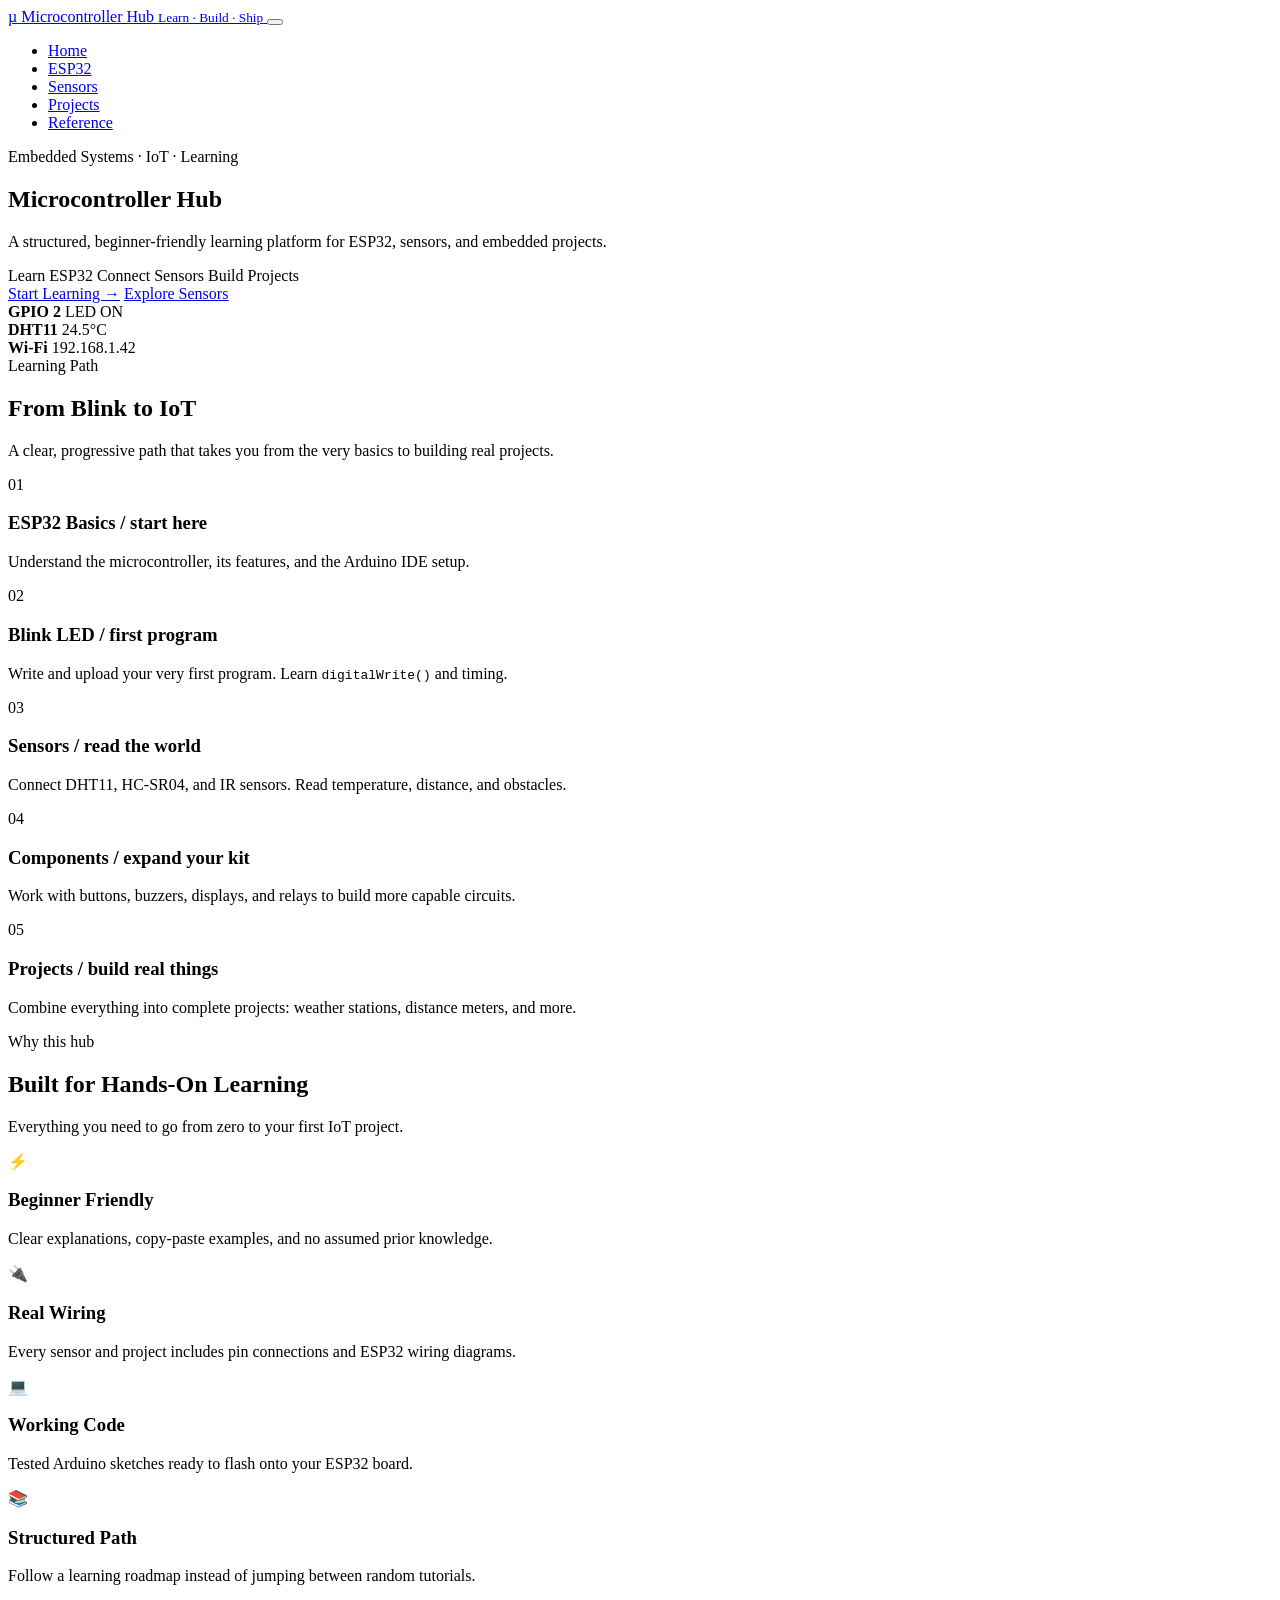
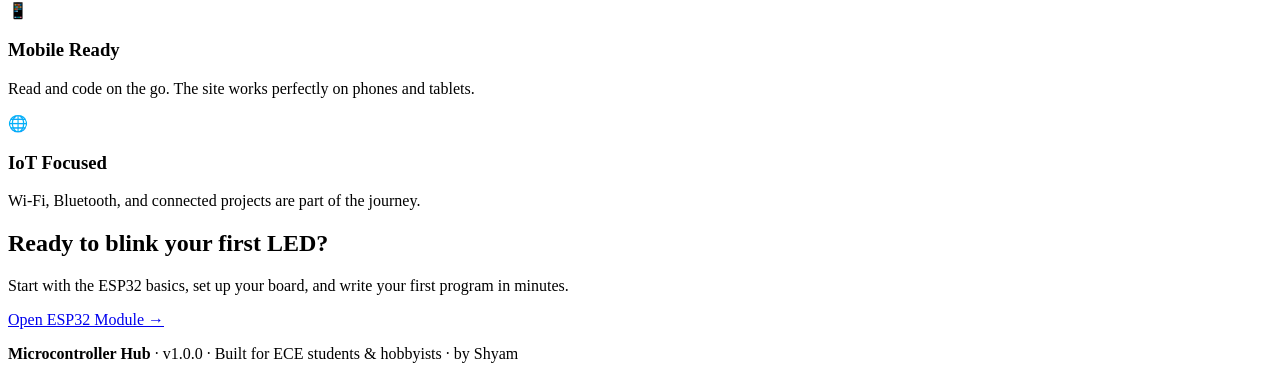
==== index.html @ 3a046cbf "Add files via upload" ====
<!DOCTYPE html>
<html lang="en">
<head>
<meta charset="UTF-8" />
<meta name="viewport" content="width=device-width, initial-scale=1.0" />
<title>Microcontroller Hub — Learn ESP32, Sensors & IoT Projects</title>
<meta name="description" content="A structured learning hub for ESP32, sensors, components, and embedded projects. Built for ECE students and hobbyists." />
<link rel="preconnect" href="https://fonts.googleapis.com" />
<link rel="preconnect" href="https://fonts.gstatic.com" crossorigin />
<link href="https://fonts.googleapis.com/css2?family=Inter:wght@400;500;600;700;800&family=JetBrains+Mono:wght@400;500;700&display=swap" rel="stylesheet" />
<link rel="stylesheet" href="assets/css/variables.css" />
<link rel="stylesheet" href="assets/css/base.css" />
<link rel="stylesheet" href="assets/css/header.css" />
<link rel="stylesheet" href="assets/css/home.css" />
<link rel="stylesheet" href="assets/css/responsive.css" />
</head>
<body>

<header class="site-header">
  <div class="container">
    <nav class="nav">
      <a href="index.html" class="brand">
        <span class="brand-logo">µ</span>
        <span class="brand-text">
          Microcontroller Hub
          <small>Learn · Build · Ship</small>
        </span>
      </a>
      <button class="nav-toggle" aria-label="Toggle menu"><span></span></button>
      <ul class="nav-links">
        <li><a href="index.html" class="nav-link active">Home</a></li>
        <li><a href="esp32.html" class="nav-link">ESP32</a></li>
        <li><a href="sensors.html" class="nav-link">Sensors</a></li>
        <li><a href="projects.html" class="nav-link">Projects</a></li>
        <li><a href="reference.html" class="nav-link">Reference</a></li>
      </ul>
    </nav>
  </div>
</header>

<!-- HERO -->
<section class="hero">
  <div class="container">
    <div class="hero-inner">
      <div>
        <span class="eyebrow">Embedded Systems · IoT · Learning</span>
        <h1>Microcontroller Hub</h1>
        <p class="hero-tag">
          A structured, beginner-friendly learning platform for ESP32, sensors, and embedded projects.
        </p>
        <div class="hero-sub">
          <span class="pill"><span class="dot"></span>Learn ESP32</span>
          <span class="pill"><span class="dot"></span>Connect Sensors</span>
          <span class="pill"><span class="dot"></span>Build Projects</span>
        </div>
        <div class="hero-actions">
          <a href="esp32.html" class="btn btn-primary">Start Learning →</a>
          <a href="sensors.html" class="btn btn-secondary">Explore Sensors</a>
        </div>
      </div>
      <div class="hero-visual" aria-hidden="true">
        <div class="chip c1">
          <strong>GPIO 2</strong>
          <span class="dot"></span>LED ON
        </div>
        <div class="chip c2">
          <strong>DHT11</strong>
          <span class="dot" style="background: var(--cyan); box-shadow: 0 0 8px var(--cyan);"></span>24.5°C
        </div>
        <div class="chip c3">
          <strong>Wi-Fi</strong>
          <span class="dot" style="background: var(--amber); box-shadow: 0 0 8px var(--amber);"></span>192.168.1.42
        </div>
      </div>
    </div>
  </div>
</section>

<!-- ROADMAP -->
<section class="roadmap section">
  <div class="container">
    <div class="roadmap-head">
      <span class="eyebrow">Learning Path</span>
      <h2>From Blink to IoT</h2>
      <p>A clear, progressive path that takes you from the very basics to building real projects.</p>
    </div>

    <div class="roadmap-track">
      <div class="roadmap-step">
        <div class="roadmap-marker">
          <div class="roadmap-dot">01</div>
          <div class="roadmap-line"></div>
        </div>
        <div class="roadmap-content">
          <h3>ESP32 Basics <span class="badge">/ start here</span></h3>
          <p>Understand the microcontroller, its features, and the Arduino IDE setup.</p>
        </div>
      </div>

      <div class="roadmap-step">
        <div class="roadmap-marker">
          <div class="roadmap-dot">02</div>
          <div class="roadmap-line"></div>
        </div>
        <div class="roadmap-content">
          <h3>Blink LED <span class="badge">/ first program</span></h3>
          <p>Write and upload your very first program. Learn <code>digitalWrite()</code> and timing.</p>
        </div>
      </div>

      <div class="roadmap-step">
        <div class="roadmap-marker">
          <div class="roadmap-dot">03</div>
          <div class="roadmap-line"></div>
        </div>
        <div class="roadmap-content">
          <h3>Sensors <span class="badge">/ read the world</span></h3>
          <p>Connect DHT11, HC-SR04, and IR sensors. Read temperature, distance, and obstacles.</p>
        </div>
      </div>

      <div class="roadmap-step">
        <div class="roadmap-marker">
          <div class="roadmap-dot">04</div>
          <div class="roadmap-line"></div>
        </div>
        <div class="roadmap-content">
          <h3>Components <span class="badge">/ expand your kit</span></h3>
          <p>Work with buttons, buzzers, displays, and relays to build more capable circuits.</p>
        </div>
      </div>

      <div class="roadmap-step">
        <div class="roadmap-marker">
          <div class="roadmap-dot">05</div>
        </div>
        <div class="roadmap-content">
          <h3>Projects <span class="badge">/ build real things</span></h3>
          <p>Combine everything into complete projects: weather stations, distance meters, and more.</p>
        </div>
      </div>
    </div>
  </div>
</section>

<!-- FEATURES -->
<section class="features section">
  <div class="container">
    <div class="features-head">
      <span class="eyebrow">Why this hub</span>
      <h2>Built for Hands-On Learning</h2>
      <p class="text-muted">Everything you need to go from zero to your first IoT project.</p>
    </div>

    <div class="features-grid">
      <div class="feature">
        <div class="feature-icon">⚡</div>
        <h3>Beginner Friendly</h3>
        <p>Clear explanations, copy-paste examples, and no assumed prior knowledge.</p>
      </div>
      <div class="feature">
        <div class="feature-icon">🔌</div>
        <h3>Real Wiring</h3>
        <p>Every sensor and project includes pin connections and ESP32 wiring diagrams.</p>
      </div>
      <div class="feature">
        <div class="feature-icon">💻</div>
        <h3>Working Code</h3>
        <p>Tested Arduino sketches ready to flash onto your ESP32 board.</p>
      </div>
      <div class="feature">
        <div class="feature-icon">📚</div>
        <h3>Structured Path</h3>
        <p>Follow a learning roadmap instead of jumping between random tutorials.</p>
      </div>
      <div class="feature">
        <div class="feature-icon">📱</div>
        <h3>Mobile Ready</h3>
        <p>Read and code on the go. The site works perfectly on phones and tablets.</p>
      </div>
      <div class="feature">
        <div class="feature-icon">🌐</div>
        <h3>IoT Focused</h3>
        <p>Wi-Fi, Bluetooth, and connected projects are part of the journey.</p>
      </div>
    </div>
  </div>
</section>

<!-- CTA -->
<section class="cta">
  <div class="container">
    <h2>Ready to blink your first LED?</h2>
    <p>Start with the ESP32 basics, set up your board, and write your first program in minutes.</p>
    <a href="esp32.html" class="btn btn-primary">Open ESP32 Module →</a>
  </div>
</section>

<footer class="footer">
  <div class="container">
    <p><strong>Microcontroller Hub</strong> · v1.0.0 · Built for ECE students &amp; hobbyists · <span class="text-green">by Shyam</span></p>
  </div>
</footer>

<script src="assets/js/nav.js"></script>
<script src="assets/js/home.js"></script>
</body>
</html>
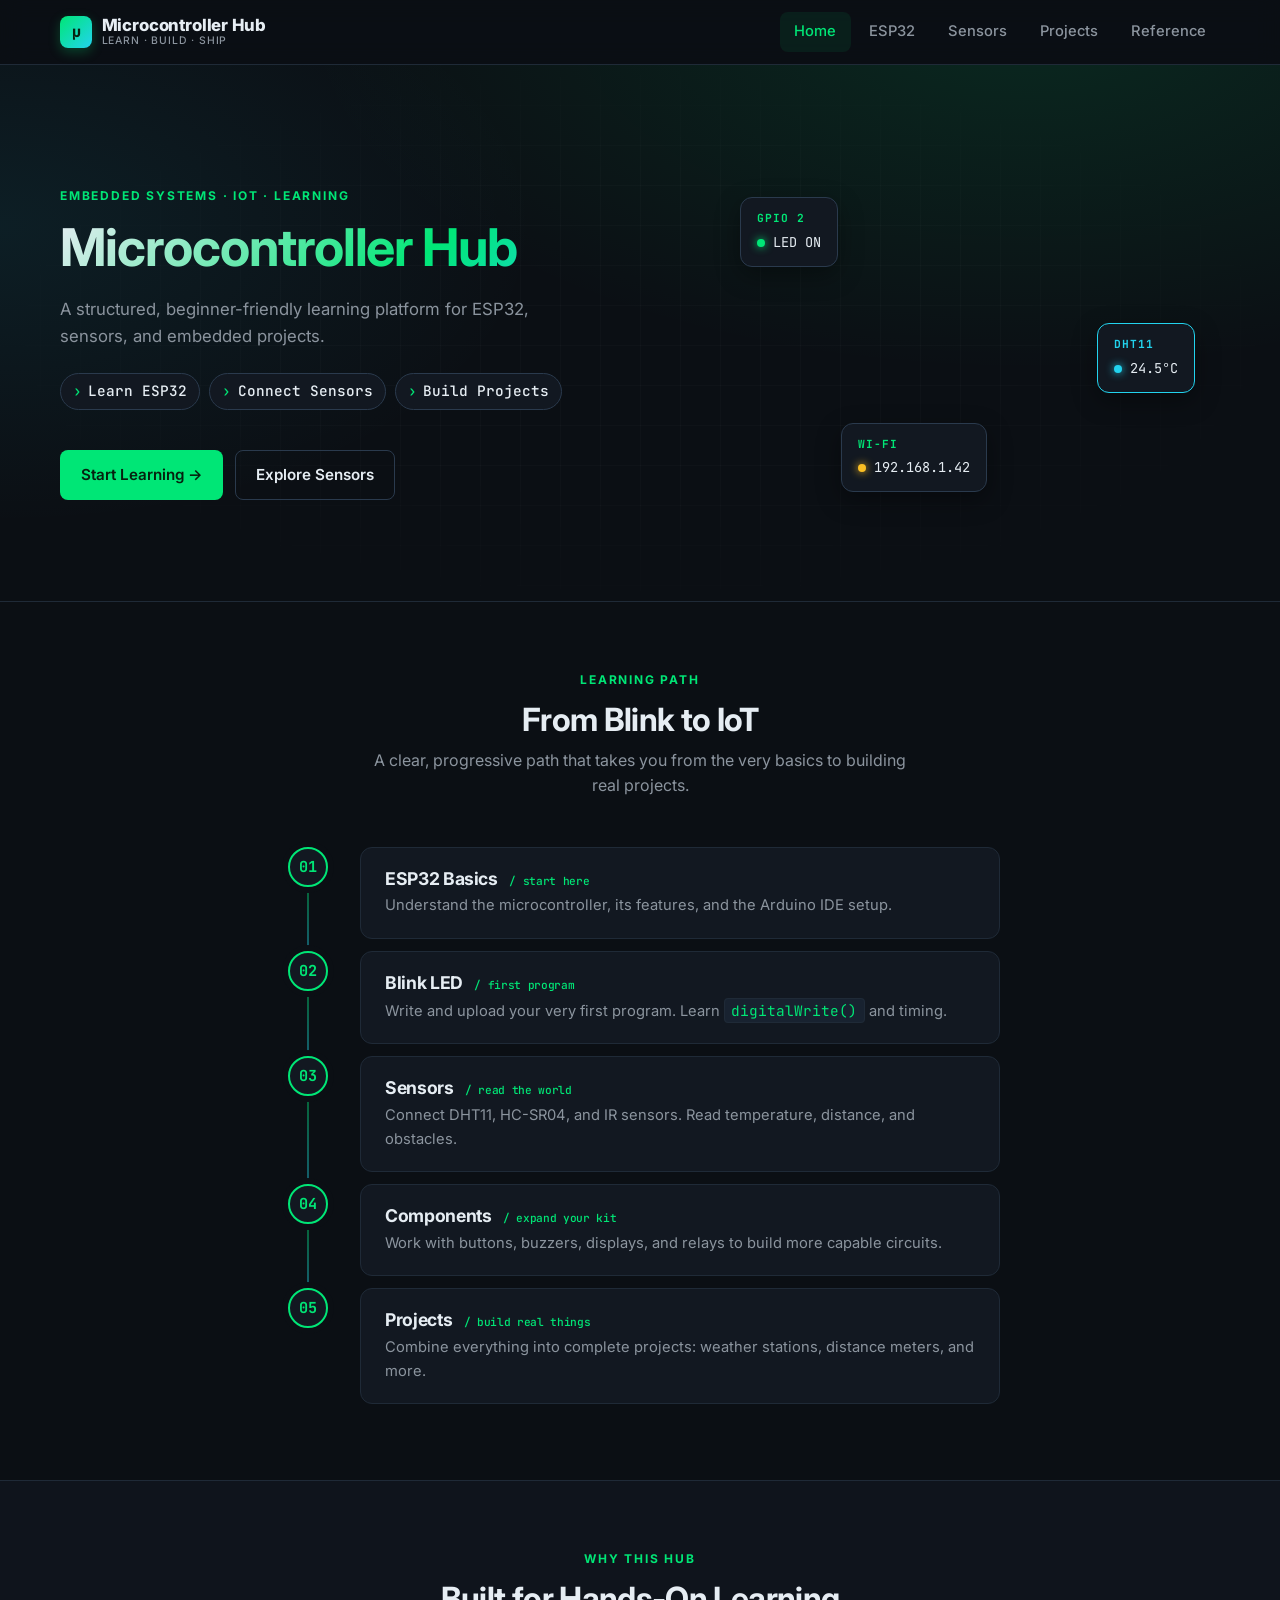
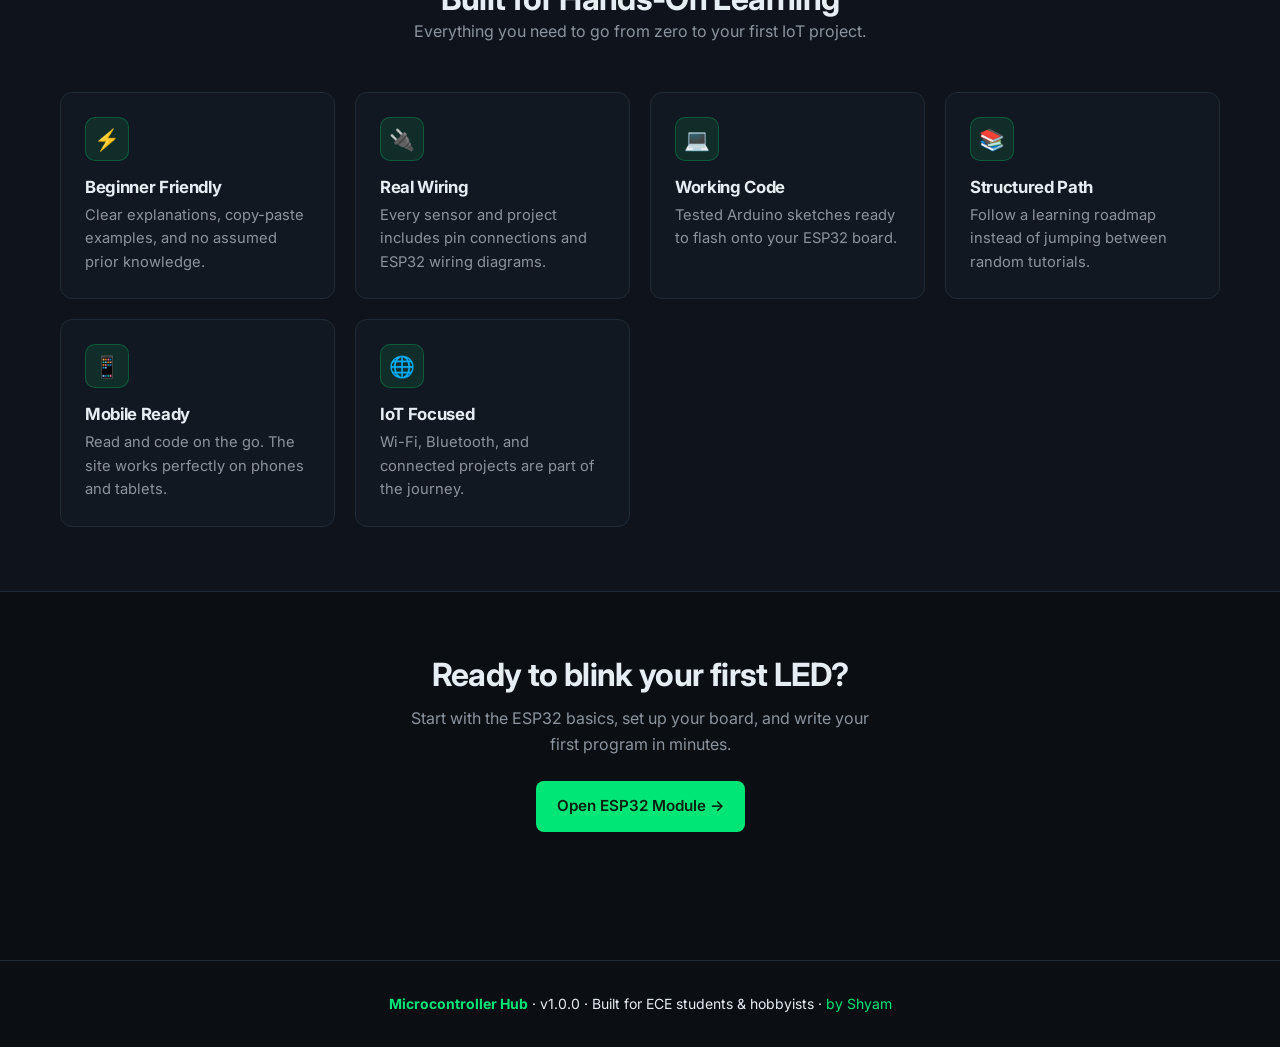
==== commit 429390b3: "feat: connect Microcontroller Hub learning tracking" ====
--- a/index.html
+++ b/index.html
@@ -38,16 +38,13 @@
   </div>
 </header>
 
-<!-- HERO -->
 <section class="hero">
   <div class="container">
     <div class="hero-inner">
       <div>
         <span class="eyebrow">Embedded Systems · IoT · Learning</span>
         <h1>Microcontroller Hub</h1>
-        <p class="hero-tag">
-          A structured, beginner-friendly learning platform for ESP32, sensors, and embedded projects.
-        </p>
+        <p class="hero-tag">A structured, beginner-friendly learning platform for ESP32, sensors, and embedded projects.</p>
         <div class="hero-sub">
           <span class="pill"><span class="dot"></span>Learn ESP32</span>
           <span class="pill"><span class="dot"></span>Connect Sensors</span>
@@ -59,24 +56,14 @@
         </div>
       </div>
       <div class="hero-visual" aria-hidden="true">
-        <div class="chip c1">
-          <strong>GPIO 2</strong>
-          <span class="dot"></span>LED ON
-        </div>
-        <div class="chip c2">
-          <strong>DHT11</strong>
-          <span class="dot" style="background: var(--cyan); box-shadow: 0 0 8px var(--cyan);"></span>24.5°C
-        </div>
-        <div class="chip c3">
-          <strong>Wi-Fi</strong>
-          <span class="dot" style="background: var(--amber); box-shadow: 0 0 8px var(--amber);"></span>192.168.1.42
-        </div>
+        <div class="chip c1"><strong>GPIO 2</strong><span class="dot"></span>LED ON</div>
+        <div class="chip c2"><strong>DHT11</strong><span class="dot" style="background: var(--cyan); box-shadow: 0 0 8px var(--cyan);"></span>24.5°C</div>
+        <div class="chip c3"><strong>Wi-Fi</strong><span class="dot" style="background: var(--amber); box-shadow: 0 0 8px var(--amber);"></span>192.168.1.42</div>
       </div>
     </div>
   </div>
 </section>
 
-<!-- ROADMAP -->
 <section class="roadmap section">
   <div class="container">
     <div class="roadmap-head">
@@ -84,125 +71,36 @@
       <h2>From Blink to IoT</h2>
       <p>A clear, progressive path that takes you from the very basics to building real projects.</p>
     </div>
-
     <div class="roadmap-track">
-      <div class="roadmap-step">
-        <div class="roadmap-marker">
-          <div class="roadmap-dot">01</div>
-          <div class="roadmap-line"></div>
-        </div>
-        <div class="roadmap-content">
-          <h3>ESP32 Basics <span class="badge">/ start here</span></h3>
-          <p>Understand the microcontroller, its features, and the Arduino IDE setup.</p>
-        </div>
-      </div>
-
-      <div class="roadmap-step">
-        <div class="roadmap-marker">
-          <div class="roadmap-dot">02</div>
-          <div class="roadmap-line"></div>
-        </div>
-        <div class="roadmap-content">
-          <h3>Blink LED <span class="badge">/ first program</span></h3>
-          <p>Write and upload your very first program. Learn <code>digitalWrite()</code> and timing.</p>
-        </div>
-      </div>
-
-      <div class="roadmap-step">
-        <div class="roadmap-marker">
-          <div class="roadmap-dot">03</div>
-          <div class="roadmap-line"></div>
-        </div>
-        <div class="roadmap-content">
-          <h3>Sensors <span class="badge">/ read the world</span></h3>
-          <p>Connect DHT11, HC-SR04, and IR sensors. Read temperature, distance, and obstacles.</p>
-        </div>
-      </div>
-
-      <div class="roadmap-step">
-        <div class="roadmap-marker">
-          <div class="roadmap-dot">04</div>
-          <div class="roadmap-line"></div>
-        </div>
-        <div class="roadmap-content">
-          <h3>Components <span class="badge">/ expand your kit</span></h3>
-          <p>Work with buttons, buzzers, displays, and relays to build more capable circuits.</p>
-        </div>
-      </div>
-
-      <div class="roadmap-step">
-        <div class="roadmap-marker">
-          <div class="roadmap-dot">05</div>
-        </div>
-        <div class="roadmap-content">
-          <h3>Projects <span class="badge">/ build real things</span></h3>
-          <p>Combine everything into complete projects: weather stations, distance meters, and more.</p>
-        </div>
-      </div>
+      <div class="roadmap-step"><div class="roadmap-marker"><div class="roadmap-dot">01</div><div class="roadmap-line"></div></div><div class="roadmap-content"><h3>ESP32 Basics <span class="badge">/ start here</span></h3><p>Understand the microcontroller, its features, and the Arduino IDE setup.</p></div></div>
+      <div class="roadmap-step"><div class="roadmap-marker"><div class="roadmap-dot">02</div><div class="roadmap-line"></div></div><div class="roadmap-content"><h3>Blink LED <span class="badge">/ first program</span></h3><p>Write and upload your very first program. Learn <code>digitalWrite()</code> and timing.</p></div></div>
+      <div class="roadmap-step"><div class="roadmap-marker"><div class="roadmap-dot">03</div><div class="roadmap-line"></div></div><div class="roadmap-content"><h3>Sensors <span class="badge">/ read the world</span></h3><p>Connect DHT11, HC-SR04, and IR sensors. Read temperature, distance, and obstacles.</p></div></div>
+      <div class="roadmap-step"><div class="roadmap-marker"><div class="roadmap-dot">04</div><div class="roadmap-line"></div></div><div class="roadmap-content"><h3>Components <span class="badge">/ expand your kit</span></h3><p>Work with buttons, buzzers, displays, and relays to build more capable circuits.</p></div></div>
+      <div class="roadmap-step"><div class="roadmap-marker"><div class="roadmap-dot">05</div></div><div class="roadmap-content"><h3>Projects <span class="badge">/ build real things</span></h3><p>Combine everything into complete projects: weather stations, distance meters, and more.</p></div></div>
     </div>
   </div>
 </section>
 
-<!-- FEATURES -->
 <section class="features section">
   <div class="container">
-    <div class="features-head">
-      <span class="eyebrow">Why this hub</span>
-      <h2>Built for Hands-On Learning</h2>
-      <p class="text-muted">Everything you need to go from zero to your first IoT project.</p>
-    </div>
-
+    <div class="features-head"><span class="eyebrow">Why this hub</span><h2>Built for Hands-On Learning</h2><p class="text-muted">Everything you need to go from zero to your first IoT project.</p></div>
     <div class="features-grid">
-      <div class="feature">
-        <div class="feature-icon">⚡</div>
-        <h3>Beginner Friendly</h3>
-        <p>Clear explanations, copy-paste examples, and no assumed prior knowledge.</p>
-      </div>
-      <div class="feature">
-        <div class="feature-icon">🔌</div>
-        <h3>Real Wiring</h3>
-        <p>Every sensor and project includes pin connections and ESP32 wiring diagrams.</p>
-      </div>
-      <div class="feature">
-        <div class="feature-icon">💻</div>
-        <h3>Working Code</h3>
-        <p>Tested Arduino sketches ready to flash onto your ESP32 board.</p>
-      </div>
-      <div class="feature">
-        <div class="feature-icon">📚</div>
-        <h3>Structured Path</h3>
-        <p>Follow a learning roadmap instead of jumping between random tutorials.</p>
-      </div>
-      <div class="feature">
-        <div class="feature-icon">📱</div>
-        <h3>Mobile Ready</h3>
-        <p>Read and code on the go. The site works perfectly on phones and tablets.</p>
-      </div>
-      <div class="feature">
-        <div class="feature-icon">🌐</div>
-        <h3>IoT Focused</h3>
-        <p>Wi-Fi, Bluetooth, and connected projects are part of the journey.</p>
-      </div>
+      <div class="feature"><div class="feature-icon">⚡</div><h3>Beginner Friendly</h3><p>Clear explanations, copy-paste examples, and no assumed prior knowledge.</p></div>
+      <div class="feature"><div class="feature-icon">🔌</div><h3>Real Wiring</h3><p>Every sensor and project includes pin connections and ESP32 wiring diagrams.</p></div>
+      <div class="feature"><div class="feature-icon">💻</div><h3>Working Code</h3><p>Tested Arduino sketches ready to flash onto your ESP32 board.</p></div>
+      <div class="feature"><div class="feature-icon">📚</div><h3>Structured Path</h3><p>Follow a learning roadmap instead of jumping between random tutorials.</p></div>
+      <div class="feature"><div class="feature-icon">📱</div><h3>Mobile Ready</h3><p>Read and code on the go. The site works perfectly on phones and tablets.</p></div>
+      <div class="feature"><div class="feature-icon">🌐</div><h3>IoT Focused</h3><p>Wi-Fi, Bluetooth, and connected projects are part of the journey.</p></div>
     </div>
   </div>
 </section>
 
-<!-- CTA -->
-<section class="cta">
-  <div class="container">
-    <h2>Ready to blink your first LED?</h2>
-    <p>Start with the ESP32 basics, set up your board, and write your first program in minutes.</p>
-    <a href="esp32.html" class="btn btn-primary">Open ESP32 Module →</a>
-  </div>
-</section>
+<section class="cta"><div class="container"><h2>Ready to blink your first LED?</h2><p>Start with the ESP32 basics, set up your board, and write your first program in minutes.</p><a href="esp32.html" class="btn btn-primary">Open ESP32 Module →</a></div></section>
 
-<footer class="footer">
-  <div class="container">
-    <p><strong>Microcontroller Hub</strong> · v1.0.0 · Built for ECE students &amp; hobbyists · <span class="text-green">by Shyam</span></p>
-  </div>
-</footer>
+<footer class="footer"><div class="container"><p><strong>Microcontroller Hub</strong> · v1.0.0 · Built for ECE students &amp; hobbyists · <span class="text-green">by Shyam</span></p></div></footer>
 
 <script src="assets/js/nav.js"></script>
 <script src="assets/js/home.js"></script>
+<script src="assets/js/learning-activity.js"></script>
 </body>
 </html>
--- a/assets/css/variables.css
+++ b/assets/css/variables.css
@@ -0,0 +1,52 @@
+/* ============================================
+   Microcontroller Hub — Theme Variables
+   v1.0.0
+   ============================================ */
+:root {
+  /* Backgrounds */
+  --bg: #0b0f14;
+  --bg-2: #0f141c;
+  --surface: #121821;
+  --surface-2: #182230;
+  --border: #1f2a37;
+  --border-strong: #2a3a4d;
+
+  /* Text */
+  --text: #e6edf3;
+  --muted: #8b949e;
+  --dim: #6b7480;
+
+  /* Brand accents */
+  --esp32: #00e676;
+  --esp32-dim: #00c853;
+  --cyan: #22d3ee;
+  --cyan-dim: #06b6d4;
+  --amber: #fbbf24;
+  --rose: #f43f5e;
+
+  /* Gradients */
+  --grad-hero: radial-gradient(
+      1200px 600px at 80% -10%,
+      rgba(0, 230, 118, 0.12),
+      transparent 60%
+    ),
+    radial-gradient(900px 500px at 0% 30%, rgba(34, 211, 238, 0.08), transparent 60%);
+
+  /* Typography */
+  --font-sans: "Inter", -apple-system, BlinkMacSystemFont, "Segoe UI", Roboto, sans-serif;
+  --font-mono: "JetBrains Mono", "Fira Code", Consolas, "Courier New", monospace;
+
+  /* Layout */
+  --container: 1200px;
+  --radius: 12px;
+  --radius-sm: 8px;
+  --radius-lg: 18px;
+
+  /* Shadows */
+  --shadow-1: 0 1px 2px rgba(0, 0, 0, 0.4);
+  --shadow-2: 0 8px 24px rgba(0, 0, 0, 0.35);
+
+  /* Transitions */
+  --t-fast: 0.15s ease;
+  --t: 0.25s ease;
+}
--- a/assets/css/base.css
+++ b/assets/css/base.css
@@ -0,0 +1,222 @@
+/* ============================================
+   Microcontroller Hub — Base
+   v1.0.0
+   ============================================ */
+* {
+  box-sizing: border-box;
+  margin: 0;
+  padding: 0;
+}
+
+html {
+  scroll-behavior: smooth;
+  -webkit-text-size-adjust: 100%;
+}
+
+body {
+  font-family: var(--font-sans);
+  background: var(--bg);
+  color: var(--text);
+  line-height: 1.6;
+  min-height: 100vh;
+  -webkit-font-smoothing: antialiased;
+  -moz-osx-font-smoothing: grayscale;
+  overflow-x: hidden;
+}
+
+a {
+  color: var(--esp32);
+  text-decoration: none;
+  transition: color var(--t-fast);
+}
+a:hover {
+  color: var(--cyan);
+}
+
+img,
+svg {
+  max-width: 100%;
+  display: block;
+}
+
+h1,
+h2,
+h3,
+h4 {
+  font-weight: 700;
+  line-height: 1.2;
+  letter-spacing: -0.02em;
+}
+
+h1 {
+  font-size: clamp(2rem, 5vw, 3.25rem);
+}
+h2 {
+  font-size: clamp(1.5rem, 3vw, 2rem);
+}
+h3 {
+  font-size: 1.25rem;
+}
+
+p {
+  color: var(--text);
+}
+
+code,
+pre {
+  font-family: var(--font-mono);
+  font-size: 0.9rem;
+}
+
+code {
+  background: var(--surface-2);
+  color: var(--esp32);
+  padding: 0.15em 0.45em;
+  border-radius: 4px;
+  border: 1px solid var(--border);
+}
+
+pre {
+  background: var(--bg-2);
+  border: 1px solid var(--border);
+  border-radius: var(--radius);
+  padding: 1rem 1.25rem;
+  overflow-x: auto;
+  position: relative;
+}
+pre code {
+  background: none;
+  border: none;
+  color: var(--text);
+  padding: 0;
+  display: block;
+  line-height: 1.6;
+}
+
+ul,
+ol {
+  padding-left: 1.25rem;
+}
+li {
+  margin: 0.25rem 0;
+  color: var(--text);
+}
+
+::selection {
+  background: rgba(0, 230, 118, 0.3);
+  color: var(--text);
+}
+
+::-webkit-scrollbar {
+  width: 10px;
+  height: 10px;
+}
+::-webkit-scrollbar-track {
+  background: var(--bg);
+}
+::-webkit-scrollbar-thumb {
+  background: var(--border-strong);
+  border-radius: 5px;
+}
+::-webkit-scrollbar-thumb:hover {
+  background: var(--esp32-dim);
+}
+
+/* Layout */
+.container {
+  width: 100%;
+  max-width: var(--container);
+  margin: 0 auto;
+  padding: 0 1.25rem;
+}
+
+.section {
+  padding: 4rem 0;
+}
+
+.eyebrow {
+  display: inline-block;
+  font-size: 0.75rem;
+  font-weight: 700;
+  letter-spacing: 0.15em;
+  text-transform: uppercase;
+  color: var(--esp32);
+  margin-bottom: 0.75rem;
+}
+
+/* Buttons */
+.btn {
+  display: inline-flex;
+  align-items: center;
+  gap: 0.5rem;
+  padding: 0.75rem 1.25rem;
+  border-radius: var(--radius-sm);
+  font-weight: 600;
+  font-size: 0.95rem;
+  cursor: pointer;
+  border: 1px solid transparent;
+  transition: all var(--t);
+  text-decoration: none;
+  white-space: nowrap;
+}
+.btn-primary {
+  background: var(--esp32);
+  color: #06210f;
+}
+.btn-primary:hover {
+  background: var(--esp32-dim);
+  color: #06210f;
+  transform: translateY(-1px);
+  box-shadow: 0 6px 20px rgba(0, 230, 118, 0.25);
+}
+.btn-secondary {
+  background: transparent;
+  color: var(--text);
+  border-color: var(--border-strong);
+}
+.btn-secondary:hover {
+  border-color: var(--cyan);
+  color: var(--cyan);
+}
+.btn-ghost {
+  background: transparent;
+  color: var(--muted);
+  border-color: transparent;
+}
+.btn-ghost:hover {
+  color: var(--text);
+}
+
+/* Utility */
+.grid {
+  display: grid;
+  gap: 1.5rem;
+}
+.flex {
+  display: flex;
+  gap: 1rem;
+  align-items: center;
+  flex-wrap: wrap;
+}
+.text-muted {
+  color: var(--muted);
+}
+.text-cyan {
+  color: var(--cyan);
+}
+.text-green {
+  color: var(--esp32);
+}
+
+/* Footer */
+.footer {
+  border-top: 1px solid var(--border);
+  margin-top: 4rem;
+  padding: 2rem 0;
+  text-align: center;
+  color: var(--muted);
+  font-size: 0.875rem;
+}
+.footer strong {
+  color: var(--esp32);
+}
--- a/assets/css/header.css
+++ b/assets/css/header.css
@@ -0,0 +1,160 @@
+/* ============================================
+   Microcontroller Hub — Header / Navigation
+   v1.0.0
+   ============================================ */
+.site-header {
+  position: sticky;
+  top: 0;
+  z-index: 100;
+  background: rgba(11, 15, 20, 0.85);
+  backdrop-filter: blur(12px);
+  -webkit-backdrop-filter: blur(12px);
+  border-bottom: 1px solid var(--border);
+}
+
+.nav {
+  display: flex;
+  align-items: center;
+  justify-content: space-between;
+  height: 64px;
+}
+
+.brand {
+  display: flex;
+  align-items: center;
+  gap: 0.6rem;
+  font-weight: 800;
+  font-size: 1.05rem;
+  color: var(--text);
+  letter-spacing: -0.01em;
+}
+.brand:hover {
+  color: var(--text);
+}
+.brand-logo {
+  width: 32px;
+  height: 32px;
+  border-radius: 8px;
+  background: linear-gradient(135deg, var(--esp32), var(--cyan));
+  display: grid;
+  place-items: center;
+  color: #06210f;
+  font-family: var(--font-mono);
+  font-weight: 800;
+  font-size: 0.95rem;
+  box-shadow: 0 4px 12px rgba(0, 230, 118, 0.25);
+}
+.brand-text {
+  display: flex;
+  flex-direction: column;
+  line-height: 1;
+}
+.brand-text small {
+  font-size: 0.65rem;
+  font-weight: 500;
+  color: var(--muted);
+  letter-spacing: 0.08em;
+  text-transform: uppercase;
+  margin-top: 2px;
+}
+
+.nav-links {
+  display: flex;
+  gap: 0.25rem;
+  list-style: none;
+  padding: 0;
+}
+.nav-link {
+  display: block;
+  padding: 0.5rem 0.9rem;
+  border-radius: var(--radius-sm);
+  color: var(--muted);
+  font-weight: 500;
+  font-size: 0.92rem;
+  transition: all var(--t-fast);
+}
+.nav-link:hover {
+  color: var(--text);
+  background: var(--surface);
+}
+.nav-link.active {
+  color: var(--esp32);
+  background: rgba(0, 230, 118, 0.08);
+}
+
+.nav-toggle {
+  display: none;
+  background: none;
+  border: 1px solid var(--border-strong);
+  color: var(--text);
+  width: 40px;
+  height: 40px;
+  border-radius: var(--radius-sm);
+  cursor: pointer;
+  align-items: center;
+  justify-content: center;
+}
+.nav-toggle span {
+  display: block;
+  width: 18px;
+  height: 2px;
+  background: var(--text);
+  position: relative;
+  transition: all var(--t-fast);
+}
+.nav-toggle span::before,
+.nav-toggle span::after {
+  content: "";
+  position: absolute;
+  left: 0;
+  width: 100%;
+  height: 2px;
+  background: var(--text);
+  transition: all var(--t-fast);
+}
+.nav-toggle span::before {
+  top: -6px;
+}
+.nav-toggle span::after {
+  top: 6px;
+}
+.nav-toggle.open span {
+  background: transparent;
+}
+.nav-toggle.open span::before {
+  top: 0;
+  transform: rotate(45deg);
+}
+.nav-toggle.open span::after {
+  top: 0;
+  transform: rotate(-45deg);
+}
+
+@media (max-width: 768px) {
+  .nav-toggle {
+    display: flex;
+  }
+  .nav-links {
+    position: absolute;
+    top: 64px;
+    left: 0;
+    right: 0;
+    background: var(--bg-2);
+    border-bottom: 1px solid var(--border);
+    flex-direction: column;
+    padding: 0.5rem;
+    gap: 0.25rem;
+    transform: translateY(-10px);
+    opacity: 0;
+    pointer-events: none;
+    transition: all var(--t);
+  }
+  .nav-links.open {
+    transform: translateY(0);
+    opacity: 1;
+    pointer-events: auto;
+  }
+  .nav-link {
+    padding: 0.75rem 1rem;
+  }
+}
--- a/assets/css/home.css
+++ b/assets/css/home.css
@@ -0,0 +1,327 @@
+/* ============================================
+   Microcontroller Hub — Home (Hero + Roadmap)
+   v1.0.0
+   ============================================ */
+.hero {
+  position: relative;
+  background: var(--grad-hero);
+  padding: 6rem 0 5rem;
+  border-bottom: 1px solid var(--border);
+  overflow: hidden;
+}
+
+.hero::before {
+  content: "";
+  position: absolute;
+  inset: 0;
+  background-image: linear-gradient(
+      rgba(255, 255, 255, 0.02) 1px,
+      transparent 1px
+    ),
+    linear-gradient(90deg, rgba(255, 255, 255, 0.02) 1px, transparent 1px);
+  background-size: 40px 40px;
+  mask-image: radial-gradient(ellipse at center, black 40%, transparent 80%);
+  -webkit-mask-image: radial-gradient(ellipse at center, black 40%, transparent 80%);
+  pointer-events: none;
+}
+
+.hero-inner {
+  position: relative;
+  display: grid;
+  grid-template-columns: 1.2fr 1fr;
+  gap: 3rem;
+  align-items: center;
+}
+
+.hero h1 {
+  margin-bottom: 1rem;
+  background: linear-gradient(135deg, var(--text) 0%, var(--esp32) 60%, var(--cyan) 100%);
+  -webkit-background-clip: text;
+  background-clip: text;
+  -webkit-text-fill-color: transparent;
+  color: transparent;
+}
+
+.hero-tag {
+  font-size: 1.05rem;
+  color: var(--muted);
+  max-width: 540px;
+  margin-bottom: 1.5rem;
+}
+
+.hero-sub {
+  font-size: 1.1rem;
+  color: var(--text);
+  margin-bottom: 2rem;
+  font-weight: 500;
+  line-height: 1.7;
+}
+.hero-sub .pill {
+  display: inline-block;
+  padding: 0.3rem 0.75rem;
+  margin: 0 0.25rem 0.5rem 0;
+  background: var(--surface);
+  border: 1px solid var(--border-strong);
+  border-radius: 999px;
+  font-size: 0.9rem;
+  font-family: var(--font-mono);
+  color: var(--text);
+}
+.hero-sub .pill::before {
+  content: "›";
+  color: var(--esp32);
+  margin-right: 0.4rem;
+}
+
+.hero-actions {
+  display: flex;
+  gap: 0.75rem;
+  flex-wrap: wrap;
+}
+
+/* Hero visual */
+.hero-visual {
+  position: relative;
+  height: 360px;
+  display: flex;
+  align-items: center;
+  justify-content: center;
+}
+.chip {
+  position: absolute;
+  background: var(--surface);
+  border: 1px solid var(--border-strong);
+  border-radius: var(--radius);
+  padding: 0.75rem 1rem;
+  font-family: var(--font-mono);
+  font-size: 0.85rem;
+  color: var(--text);
+  box-shadow: var(--shadow-2);
+  animation: float 6s ease-in-out infinite;
+}
+.chip strong {
+  color: var(--esp32);
+  display: block;
+  font-size: 0.7rem;
+  letter-spacing: 0.1em;
+  text-transform: uppercase;
+  margin-bottom: 0.25rem;
+}
+.chip.c1 {
+  top: 10%;
+  left: 5%;
+  animation-delay: 0s;
+}
+.chip.c2 {
+  top: 45%;
+  right: 5%;
+  border-color: var(--cyan);
+  animation-delay: 1.5s;
+}
+.chip.c2 strong {
+  color: var(--cyan);
+}
+.chip.c3 {
+  bottom: 8%;
+  left: 25%;
+  animation-delay: 3s;
+}
+.chip .dot {
+  display: inline-block;
+  width: 8px;
+  height: 8px;
+  border-radius: 50%;
+  background: var(--esp32);
+  margin-right: 0.5rem;
+  box-shadow: 0 0 8px var(--esp32);
+  animation: pulse 1.5s ease-in-out infinite;
+}
+
+@keyframes float {
+  0%,
+  100% {
+    transform: translateY(0);
+  }
+  50% {
+    transform: translateY(-10px);
+  }
+}
+@keyframes pulse {
+  0%,
+  100% {
+    opacity: 1;
+  }
+  50% {
+    opacity: 0.4;
+  }
+}
+
+/* Roadmap */
+.roadmap {
+  background: var(--bg);
+}
+.roadmap-head {
+  text-align: center;
+  margin-bottom: 3rem;
+}
+.roadmap-head h2 {
+  margin-bottom: 0.5rem;
+}
+.roadmap-head p {
+  color: var(--muted);
+  max-width: 540px;
+  margin: 0 auto;
+}
+
+.roadmap-track {
+  display: flex;
+  flex-direction: column;
+  gap: 0;
+  max-width: 720px;
+  margin: 0 auto;
+  position: relative;
+}
+.roadmap-step {
+  display: grid;
+  grid-template-columns: 56px 1fr;
+  gap: 1.5rem;
+  align-items: stretch;
+}
+.roadmap-marker {
+  display: flex;
+  flex-direction: column;
+  align-items: center;
+}
+.roadmap-dot {
+  width: 40px;
+  height: 40px;
+  border-radius: 50%;
+  background: var(--surface);
+  border: 2px solid var(--esp32);
+  display: grid;
+  place-items: center;
+  color: var(--esp32);
+  font-family: var(--font-mono);
+  font-weight: 700;
+  font-size: 0.95rem;
+  flex-shrink: 0;
+  z-index: 2;
+  box-shadow: 0 0 0 6px var(--bg);
+}
+.roadmap-line {
+  flex: 1;
+  width: 2px;
+  background: linear-gradient(180deg, var(--esp32), var(--cyan));
+  opacity: 0.4;
+  margin: 4px 0;
+}
+.roadmap-step:last-child .roadmap-line {
+  display: none;
+}
+.roadmap-content {
+  background: var(--surface);
+  border: 1px solid var(--border);
+  border-radius: var(--radius);
+  padding: 1.25rem 1.5rem;
+  margin-bottom: 0.75rem;
+  transition: all var(--t);
+}
+.roadmap-content:hover {
+  border-color: var(--esp32);
+  transform: translateX(4px);
+}
+.roadmap-content h3 {
+  font-size: 1.1rem;
+  margin-bottom: 0.35rem;
+  color: var(--text);
+}
+.roadmap-content h3 .badge {
+  font-size: 0.7rem;
+  color: var(--esp32);
+  font-family: var(--font-mono);
+  font-weight: 500;
+  margin-left: 0.5rem;
+}
+.roadmap-content p {
+  color: var(--muted);
+  font-size: 0.92rem;
+}
+
+/* Features */
+.features {
+  background: var(--bg-2);
+  border-top: 1px solid var(--border);
+  border-bottom: 1px solid var(--border);
+}
+.features-head {
+  text-align: center;
+  margin-bottom: 3rem;
+}
+.features-grid {
+  display: grid;
+  grid-template-columns: repeat(auto-fit, minmax(260px, 1fr));
+  gap: 1.25rem;
+}
+.feature {
+  background: var(--surface);
+  border: 1px solid var(--border);
+  border-radius: var(--radius);
+  padding: 1.5rem;
+  transition: all var(--t);
+}
+.feature:hover {
+  border-color: var(--esp32);
+  transform: translateY(-3px);
+}
+.feature-icon {
+  width: 44px;
+  height: 44px;
+  border-radius: 10px;
+  background: rgba(0, 230, 118, 0.1);
+  border: 1px solid rgba(0, 230, 118, 0.25);
+  display: grid;
+  place-items: center;
+  color: var(--esp32);
+  margin-bottom: 1rem;
+  font-size: 1.3rem;
+}
+.feature h3 {
+  font-size: 1.05rem;
+  margin-bottom: 0.4rem;
+}
+.feature p {
+  color: var(--muted);
+  font-size: 0.92rem;
+}
+
+/* Quick start */
+.cta {
+  text-align: center;
+  padding: 4rem 0;
+}
+.cta h2 {
+  margin-bottom: 0.75rem;
+}
+.cta p {
+  color: var(--muted);
+  max-width: 480px;
+  margin: 0 auto 1.5rem;
+}
+
+@media (max-width: 860px) {
+  .hero-inner {
+    grid-template-columns: 1fr;
+  }
+  .hero-visual {
+    height: 260px;
+  }
+  .hero {
+    padding: 4rem 0 3.5rem;
+  }
+}
+@media (max-width: 480px) {
+  .chip {
+    font-size: 0.75rem;
+    padding: 0.6rem 0.8rem;
+  }
+}
--- a/assets/css/responsive.css
+++ b/assets/css/responsive.css
@@ -0,0 +1,59 @@
+/* ============================================
+   Microcontroller Hub — Responsive (final pass)
+   v1.0.0
+   ============================================ */
+@media (max-width: 1024px) {
+  .container {
+    padding: 0 1rem;
+  }
+}
+
+@media (max-width: 768px) {
+  .section {
+    padding: 3rem 0;
+  }
+  h1 {
+    font-size: 2rem;
+  }
+  h2 {
+    font-size: 1.5rem;
+  }
+  .roadmap-step {
+    grid-template-columns: 44px 1fr;
+    gap: 1rem;
+  }
+  .roadmap-dot {
+    width: 36px;
+    height: 36px;
+    font-size: 0.85rem;
+  }
+  .roadmap-content {
+    padding: 1rem 1.1rem;
+  }
+}
+
+@media (max-width: 480px) {
+  .hero {
+    padding: 3rem 0 2.5rem;
+  }
+  .hero-actions {
+    flex-direction: column;
+    align-items: stretch;
+  }
+  .hero-actions .btn {
+    justify-content: center;
+  }
+  .page-head,
+  .page-header {
+    padding: 2.5rem 0 1.75rem;
+  }
+  pre {
+    font-size: 0.8rem;
+    padding: 0.85rem 1rem;
+  }
+  th,
+  td {
+    padding: 0.6rem 0.7rem;
+    font-size: 0.85rem;
+  }
+}
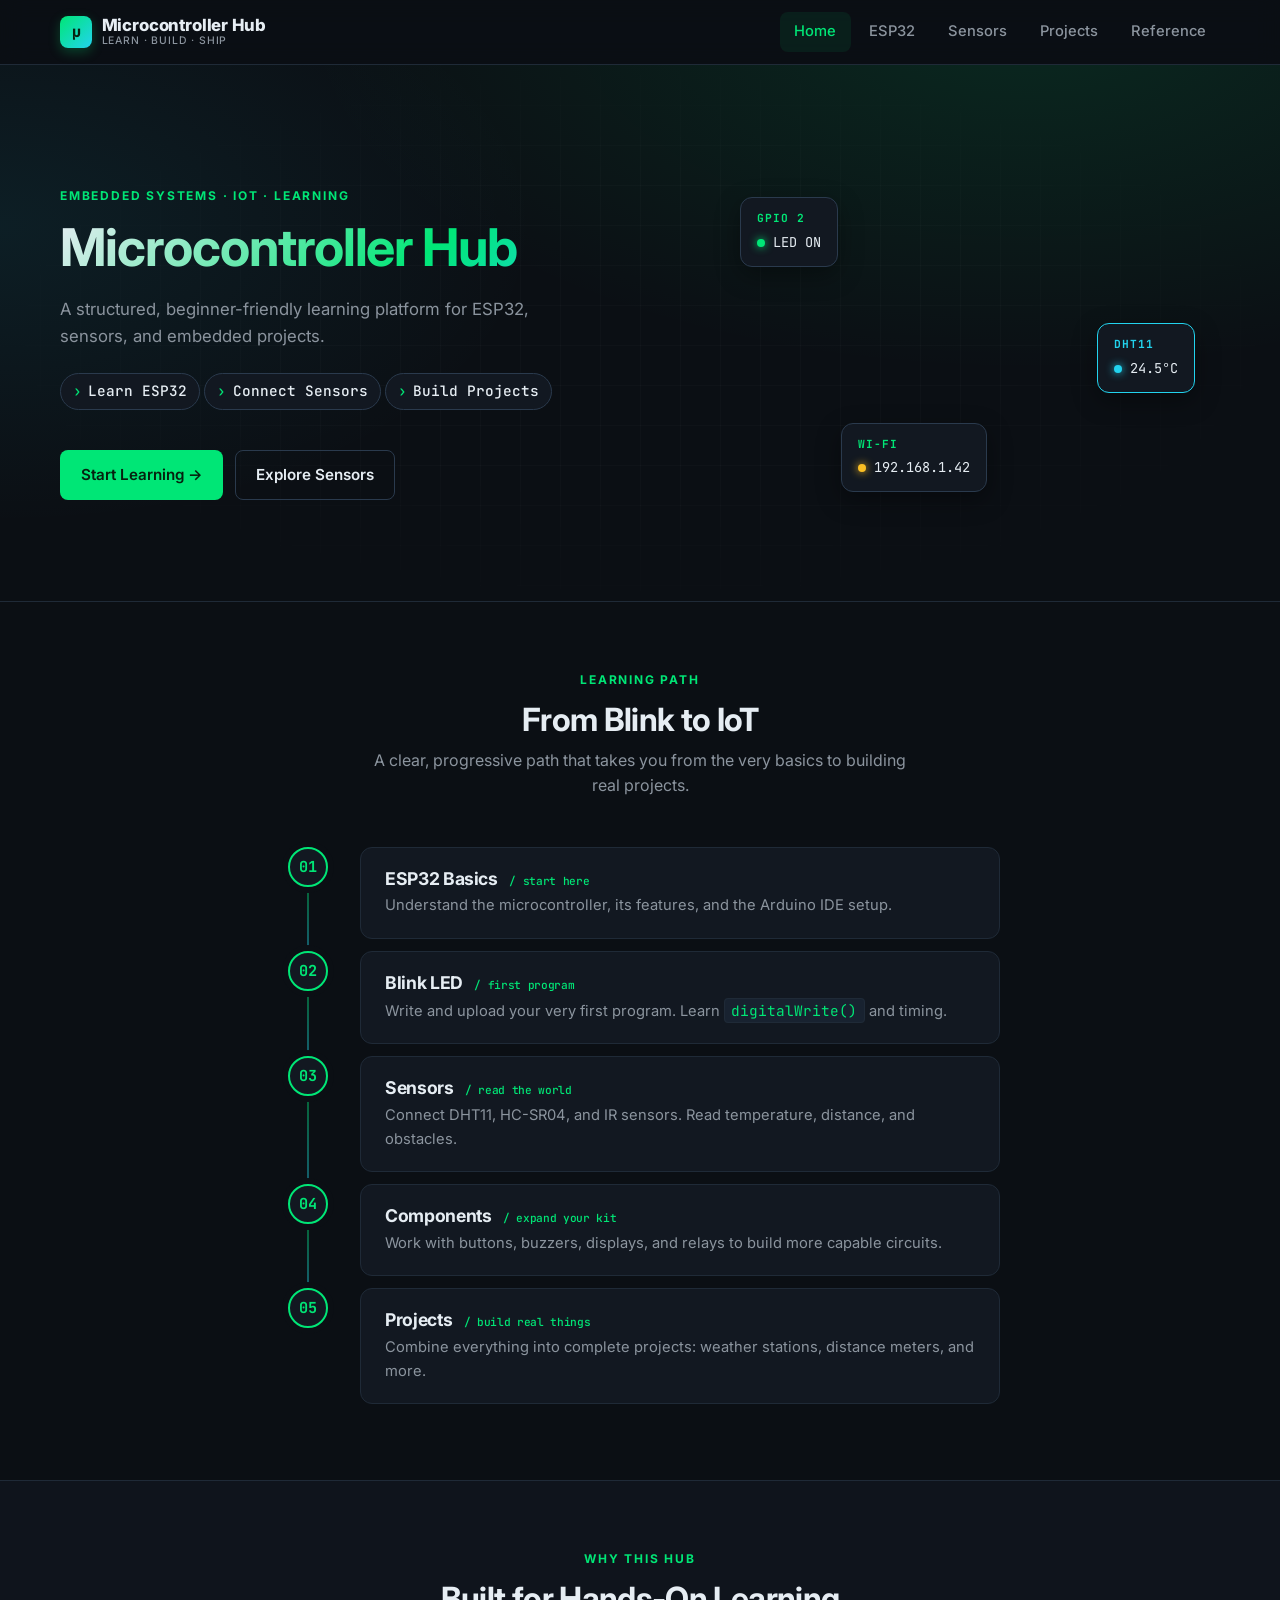
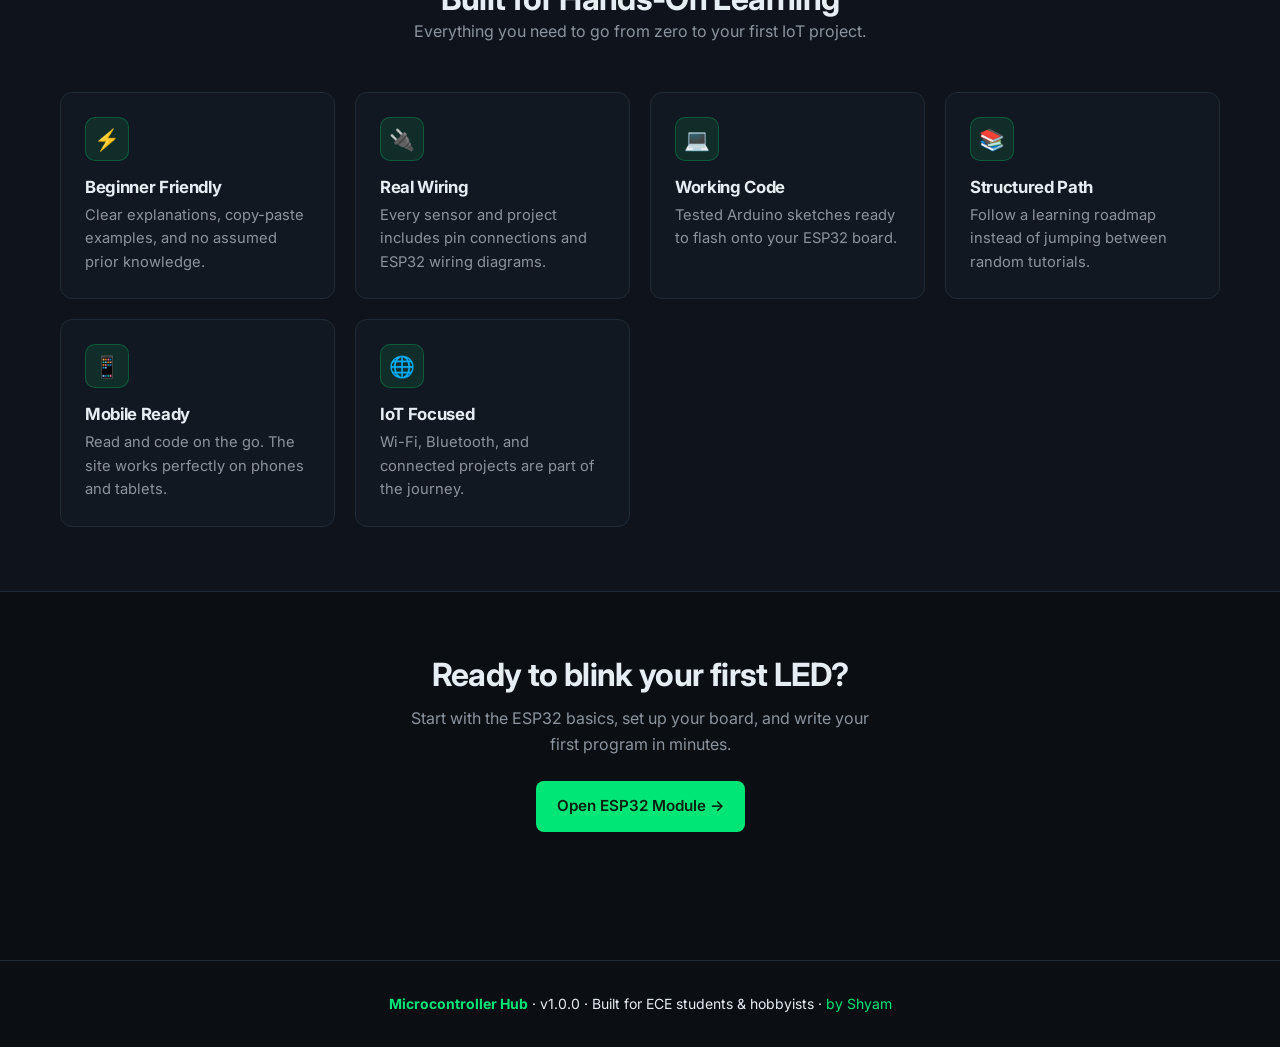
==== commit 54a71655: "fix: avoid duplicate activity tracker load" ====
--- a/index.html
+++ b/index.html
@@ -6,6 +6,8 @@
 <title>Microcontroller Hub — Learn ESP32, Sensors & IoT Projects</title>
 <meta name="description" content="A structured learning hub for ESP32, sensors, components, and embedded projects. Built for ECE students and hobbyists." />
 <link rel="preconnect" href="https://fonts.googleapis.com" />
+<link rel="preconnect" href="https://fonts.googleapis.com" />
+<link rel="preconnect" href="https://fonts.googleapis.com" crossorigin />
 <link rel="preconnect" href="https://fonts.gstatic.com" crossorigin />
 <link href="https://fonts.googleapis.com/css2?family=Inter:wght@400;500;600;700;800&family=JetBrains+Mono:wght@400;500;700&display=swap" rel="stylesheet" />
 <link rel="stylesheet" href="assets/css/variables.css" />
@@ -15,92 +17,11 @@
 <link rel="stylesheet" href="assets/css/responsive.css" />
 </head>
 <body>
-
-<header class="site-header">
-  <div class="container">
-    <nav class="nav">
-      <a href="index.html" class="brand">
-        <span class="brand-logo">µ</span>
-        <span class="brand-text">
-          Microcontroller Hub
-          <small>Learn · Build · Ship</small>
-        </span>
-      </a>
-      <button class="nav-toggle" aria-label="Toggle menu"><span></span></button>
-      <ul class="nav-links">
-        <li><a href="index.html" class="nav-link active">Home</a></li>
-        <li><a href="esp32.html" class="nav-link">ESP32</a></li>
-        <li><a href="sensors.html" class="nav-link">Sensors</a></li>
-        <li><a href="projects.html" class="nav-link">Projects</a></li>
-        <li><a href="reference.html" class="nav-link">Reference</a></li>
-      </ul>
-    </nav>
-  </div>
-</header>
-
-<section class="hero">
-  <div class="container">
-    <div class="hero-inner">
-      <div>
-        <span class="eyebrow">Embedded Systems · IoT · Learning</span>
-        <h1>Microcontroller Hub</h1>
-        <p class="hero-tag">A structured, beginner-friendly learning platform for ESP32, sensors, and embedded projects.</p>
-        <div class="hero-sub">
-          <span class="pill"><span class="dot"></span>Learn ESP32</span>
-          <span class="pill"><span class="dot"></span>Connect Sensors</span>
-          <span class="pill"><span class="dot"></span>Build Projects</span>
-        </div>
-        <div class="hero-actions">
-          <a href="esp32.html" class="btn btn-primary">Start Learning →</a>
-          <a href="sensors.html" class="btn btn-secondary">Explore Sensors</a>
-        </div>
-      </div>
-      <div class="hero-visual" aria-hidden="true">
-        <div class="chip c1"><strong>GPIO 2</strong><span class="dot"></span>LED ON</div>
-        <div class="chip c2"><strong>DHT11</strong><span class="dot" style="background: var(--cyan); box-shadow: 0 0 8px var(--cyan);"></span>24.5°C</div>
-        <div class="chip c3"><strong>Wi-Fi</strong><span class="dot" style="background: var(--amber); box-shadow: 0 0 8px var(--amber);"></span>192.168.1.42</div>
-      </div>
-    </div>
-  </div>
-</section>
-
-<section class="roadmap section">
-  <div class="container">
-    <div class="roadmap-head">
-      <span class="eyebrow">Learning Path</span>
-      <h2>From Blink to IoT</h2>
-      <p>A clear, progressive path that takes you from the very basics to building real projects.</p>
-    </div>
-    <div class="roadmap-track">
-      <div class="roadmap-step"><div class="roadmap-marker"><div class="roadmap-dot">01</div><div class="roadmap-line"></div></div><div class="roadmap-content"><h3>ESP32 Basics <span class="badge">/ start here</span></h3><p>Understand the microcontroller, its features, and the Arduino IDE setup.</p></div></div>
-      <div class="roadmap-step"><div class="roadmap-marker"><div class="roadmap-dot">02</div><div class="roadmap-line"></div></div><div class="roadmap-content"><h3>Blink LED <span class="badge">/ first program</span></h3><p>Write and upload your very first program. Learn <code>digitalWrite()</code> and timing.</p></div></div>
-      <div class="roadmap-step"><div class="roadmap-marker"><div class="roadmap-dot">03</div><div class="roadmap-line"></div></div><div class="roadmap-content"><h3>Sensors <span class="badge">/ read the world</span></h3><p>Connect DHT11, HC-SR04, and IR sensors. Read temperature, distance, and obstacles.</p></div></div>
-      <div class="roadmap-step"><div class="roadmap-marker"><div class="roadmap-dot">04</div><div class="roadmap-line"></div></div><div class="roadmap-content"><h3>Components <span class="badge">/ expand your kit</span></h3><p>Work with buttons, buzzers, displays, and relays to build more capable circuits.</p></div></div>
-      <div class="roadmap-step"><div class="roadmap-marker"><div class="roadmap-dot">05</div></div><div class="roadmap-content"><h3>Projects <span class="badge">/ build real things</span></h3><p>Combine everything into complete projects: weather stations, distance meters, and more.</p></div></div>
-    </div>
-  </div>
-</section>
-
-<section class="features section">
-  <div class="container">
-    <div class="features-head"><span class="eyebrow">Why this hub</span><h2>Built for Hands-On Learning</h2><p class="text-muted">Everything you need to go from zero to your first IoT project.</p></div>
-    <div class="features-grid">
-      <div class="feature"><div class="feature-icon">⚡</div><h3>Beginner Friendly</h3><p>Clear explanations, copy-paste examples, and no assumed prior knowledge.</p></div>
-      <div class="feature"><div class="feature-icon">🔌</div><h3>Real Wiring</h3><p>Every sensor and project includes pin connections and ESP32 wiring diagrams.</p></div>
-      <div class="feature"><div class="feature-icon">💻</div><h3>Working Code</h3><p>Tested Arduino sketches ready to flash onto your ESP32 board.</p></div>
-      <div class="feature"><div class="feature-icon">📚</div><h3>Structured Path</h3><p>Follow a learning roadmap instead of jumping between random tutorials.</p></div>
-      <div class="feature"><div class="feature-icon">📱</div><h3>Mobile Ready</h3><p>Read and code on the go. The site works perfectly on phones and tablets.</p></div>
-      <div class="feature"><div class="feature-icon">🌐</div><h3>IoT Focused</h3><p>Wi-Fi, Bluetooth, and connected projects are part of the journey.</p></div>
-    </div>
-  </div>
-</section>
-
+<header class="site-header"><div class="container"><nav class="nav"><a href="index.html" class="brand"><span class="brand-logo">µ</span><span class="brand-text">Microcontroller Hub<small>Learn · Build · Ship</small></span></a><button class="nav-toggle" aria-label="Toggle menu"><span></span></button><ul class="nav-links"><li><a href="index.html" class="nav-link active">Home</a></li><li><a href="esp32.html" class="nav-link">ESP32</a></li><li><a href="sensors.html" class="nav-link">Sensors</a></li><li><a href="projects.html" class="nav-link">Projects</a></li><li><a href="reference.html" class="nav-link">Reference</a></li></ul></nav></div></header>
+<section class="hero"><div class="container"><div class="hero-inner"><div><span class="eyebrow">Embedded Systems · IoT · Learning</span><h1>Microcontroller Hub</h1><p class="hero-tag">A structured, beginner-friendly learning platform for ESP32, sensors, and embedded projects.</p><div class="hero-sub"><span class="pill"><span class="dot"></span>Learn ESP32</span><span class="pill"><span class="dot"></span>Connect Sensors</span><span class="pill"><span class="dot"></span>Build Projects</span></div><div class="hero-actions"><a href="esp32.html" class="btn btn-primary">Start Learning →</a><a href="sensors.html" class="btn btn-secondary">Explore Sensors</a></div></div><div class="hero-visual" aria-hidden="true"><div class="chip c1"><strong>GPIO 2</strong><span class="dot"></span>LED ON</div><div class="chip c2"><strong>DHT11</strong><span class="dot" style="background: var(--cyan); box-shadow: 0 0 8px var(--cyan);"></span>24.5°C</div><div class="chip c3"><strong>Wi-Fi</strong><span class="dot" style="background: var(--amber); box-shadow: 0 0 8px var(--amber);"></span>192.168.1.42</div></div></div></div></section>
+<section class="roadmap section"><div class="container"><div class="roadmap-head"><span class="eyebrow">Learning Path</span><h2>From Blink to IoT</h2><p>A clear, progressive path that takes you from the very basics to building real projects.</p></div><div class="roadmap-track"><div class="roadmap-step"><div class="roadmap-marker"><div class="roadmap-dot">01</div><div class="roadmap-line"></div></div><div class="roadmap-content"><h3>ESP32 Basics <span class="badge">/ start here</span></h3><p>Understand the microcontroller, its features, and the Arduino IDE setup.</p></div></div><div class="roadmap-step"><div class="roadmap-marker"><div class="roadmap-dot">02</div><div class="roadmap-line"></div></div><div class="roadmap-content"><h3>Blink LED <span class="badge">/ first program</span></h3><p>Write and upload your very first program. Learn <code>digitalWrite()</code> and timing.</p></div></div><div class="roadmap-step"><div class="roadmap-marker"><div class="roadmap-dot">03</div><div class="roadmap-line"></div></div><div class="roadmap-content"><h3>Sensors <span class="badge">/ read the world</span></h3><p>Connect DHT11, HC-SR04, and IR sensors. Read temperature, distance, and obstacles.</p></div></div><div class="roadmap-step"><div class="roadmap-marker"><div class="roadmap-dot">04</div><div class="roadmap-line"></div></div><div class="roadmap-content"><h3>Components <span class="badge">/ expand your kit</span></h3><p>Work with buttons, buzzers, displays, and relays to build more capable circuits.</p></div></div><div class="roadmap-step"><div class="roadmap-marker"><div class="roadmap-dot">05</div></div><div class="roadmap-content"><h3>Projects <span class="badge">/ build real things</span></h3><p>Combine everything into complete projects: weather stations, distance meters, and more.</p></div></div></div></div></section>
+<section class="features section"><div class="container"><div class="features-head"><span class="eyebrow">Why this hub</span><h2>Built for Hands-On Learning</h2><p class="text-muted">Everything you need to go from zero to your first IoT project.</p></div><div class="features-grid"><div class="feature"><div class="feature-icon">⚡</div><h3>Beginner Friendly</h3><p>Clear explanations, copy-paste examples, and no assumed prior knowledge.</p></div><div class="feature"><div class="feature-icon">🔌</div><h3>Real Wiring</h3><p>Every sensor and project includes pin connections and ESP32 wiring diagrams.</p></div><div class="feature"><div class="feature-icon">💻</div><h3>Working Code</h3><p>Tested Arduino sketches ready to flash onto your ESP32 board.</p></div><div class="feature"><div class="feature-icon">📚</div><h3>Structured Path</h3><p>Follow a learning roadmap instead of jumping between random tutorials.</p></div><div class="feature"><div class="feature-icon">📱</div><h3>Mobile Ready</h3><p>Read and code on the go. The site works perfectly on phones and tablets.</p></div><div class="feature"><div class="feature-icon">🌐</div><h3>IoT Focused</h3><p>Wi-Fi, Bluetooth, and connected projects are part of the journey.</p></div></div></div></section>
 <section class="cta"><div class="container"><h2>Ready to blink your first LED?</h2><p>Start with the ESP32 basics, set up your board, and write your first program in minutes.</p><a href="esp32.html" class="btn btn-primary">Open ESP32 Module →</a></div></section>
-
 <footer class="footer"><div class="container"><p><strong>Microcontroller Hub</strong> · v1.0.0 · Built for ECE students &amp; hobbyists · <span class="text-green">by Shyam</span></p></div></footer>
-
-<script src="assets/js/nav.js"></script>
-<script src="assets/js/home.js"></script>
-<script src="assets/js/learning-activity.js"></script>
-</body>
-</html>
+<script src="assets/js/nav.js"></script><script src="assets/js/home.js"></script>
+</body></html>
